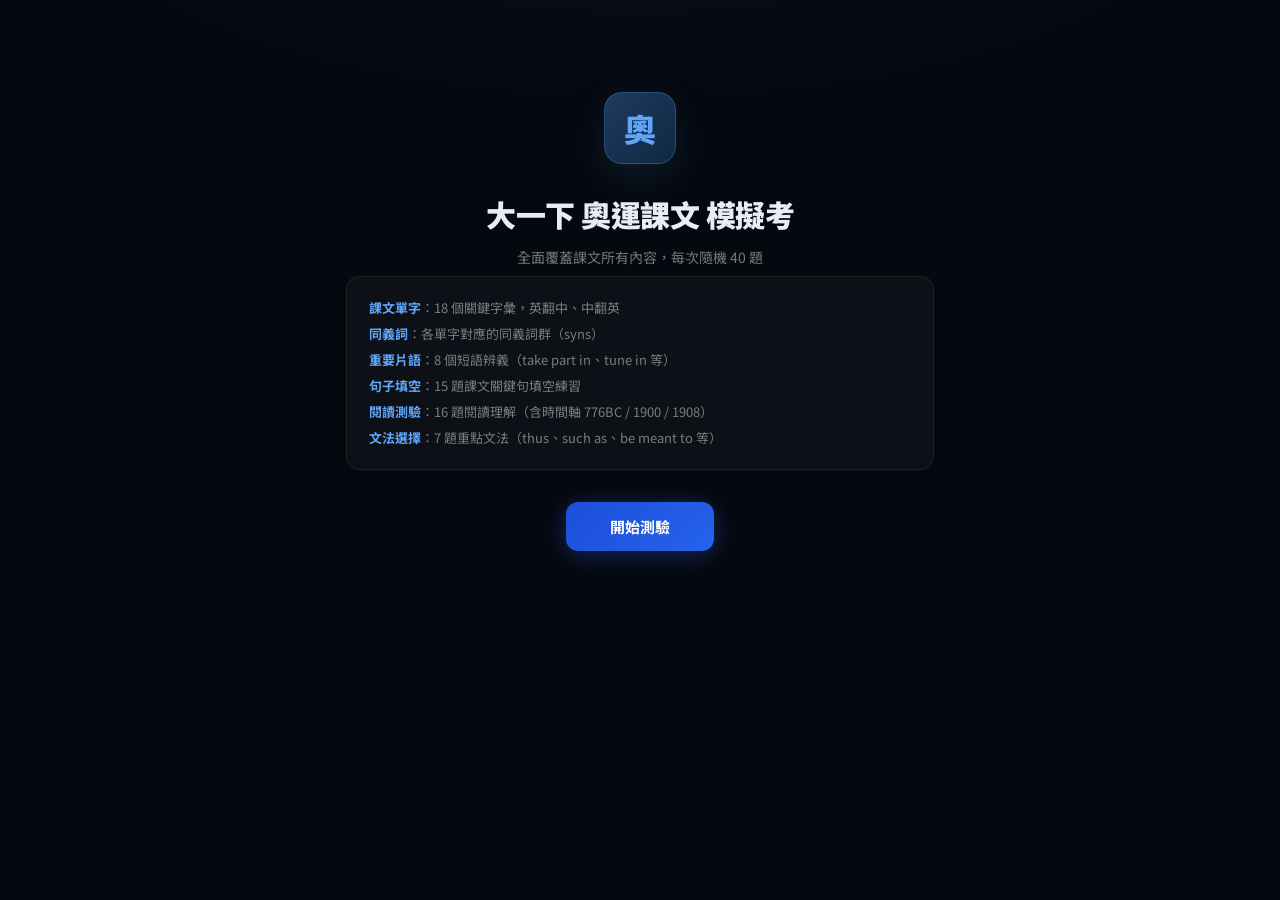
==== page/enlish/en_olympic.html @ dd8c9aa5 "add - 新版本 和 奧運課文內容 考試" ====
<!doctype html>
<html lang="zh-Hant">
  <head>
    <meta charset="UTF-8" />
    <meta name="viewport" content="width=device-width, initial-scale=1.0" />
    <title>大一下 奧運課文 模擬考</title>
    <link
      href="https://fonts.googleapis.com/css2?family=Noto+Sans+TC:wght@400;600;800;900&family=JetBrains+Mono:wght@500;700&display=swap"
      rel="stylesheet"
    />
    <link rel="stylesheet" href="../../asset/css/global.css" />
    <link rel="stylesheet" href="../../asset/css/en.css" />
  </head>
  <body>
    <div class="wrap" id="app"></div>
    <script src="../../asset/js/en_olympic_quiz.js"></script>
  </body>
</html>
---- asset/css/global.css ----
/* ═══════════════════════════════════════════════════════════════
   Global — 全站共用基底
   ═══════════════════════════════════════════════════════════════ */

/* ── Reset ── */
*, *::before, *::after {
  box-sizing: border-box;
  margin: 0;
  padding: 0;
}

/* ── Design Tokens ── */
:root {
  --bg: #06080f;
  --surface: rgba(255, 255, 255, 0.035);
  --border: rgba(255, 255, 255, 0.07);
  --text: #d4dae6;
  --text2: rgba(255, 255, 255, 0.45);
  --text3: rgba(255, 255, 255, 0.25);
  --accent: #60a5fa;
  --accent2: #38bdf8;
  --green: #34d399;
  --red: #fb7185;
  --amber: #fbbf24;
  --font: 'Noto Sans TC', 'SF Pro Display', system-ui, sans-serif;
  --mono: 'JetBrains Mono', monospace;
}

/* ── Base ── */
html { font-size: 16px; }

body {
  font-family: var(--font);
  color: var(--text);
  background: var(--bg);
  min-height: 100vh;
  overflow-x: hidden;
}
body::before {
  content: '';
  position: fixed;
  inset: 0;
  background: radial-gradient(
    ellipse 80% 50% at 50% -20%,
    rgba(56, 189, 248, 0.06),
    transparent 70%
  );
  pointer-events: none;
  z-index: 0;
}

/* ── Shared Buttons ── */
.btn-primary {
  padding: 14px 44px;
  font-size: 15px;
  font-weight: 700;
  font-family: var(--font);
  border: none;
  border-radius: 12px;
  background: linear-gradient(135deg, #1d4ed8, #2563eb);
  color: #fff;
  cursor: pointer;
  box-shadow: 0 4px 24px rgba(37, 99, 235, 0.35);
  transition: transform 0.12s, box-shadow 0.12s;
}
.btn-primary:hover {
  transform: translateY(-1px);
  box-shadow: 0 6px 28px rgba(37, 99, 235, 0.45);
}

.btn-secondary {
  padding: 13px 32px;
  font-size: 14px;
  font-weight: 600;
  font-family: var(--font);
  border: 1px solid var(--border);
  border-radius: 11px;
  background: var(--surface);
  color: var(--text);
  cursor: pointer;
  transition: background 0.15s;
}
.btn-secondary:hover {
  background: rgba(255, 255, 255, 0.07);
}

/* ── Back Link ── */
.back-link {
  display: inline-flex;
  align-items: center;
  gap: 6px;
  font-size: 13px;
  font-weight: 600;
  color: var(--text3);
  text-decoration: none;
  margin-bottom: 20px;
  transition: color 0.15s;
}
.back-link:hover { color: var(--accent); }

/* ── Animation ── */
@keyframes fadeUp {
  from { opacity: 0; transform: translateY(12px); }
  to   { opacity: 1; transform: translateY(0); }
}
---- asset/css/en.css ----
/* ═══════════════════════════════════════════════════════════════
   English Testing — 頁面專屬樣式（需搭配 global.css）
   ═══════════════════════════════════════════════════════════════ */

/* ── Layout ── */
.wrap {
  max-width: 620px;
  margin: 0 auto;
  padding: 20px 16px 40px;
  position: relative;
  z-index: 1;
}

/* ── Hero ── */
.hero {
  text-align: center;
  padding: 72px 0 0;
  animation: fadeUp 0.6s ease;
}
.hero-badge {
  display: inline-flex;
  align-items: center;
  justify-content: center;
  width: 72px;
  height: 72px;
  border-radius: 18px;
  background: linear-gradient(135deg, #1e3a5f, #0f2942);
  border: 1px solid rgba(96, 165, 250, 0.25);
  font-size: 32px;
  font-weight: 900;
  color: var(--accent);
  margin-bottom: 28px;
  box-shadow: 0 12px 40px rgba(56, 189, 248, 0.12);
}
.hero h1 {
  font-size: 30px;
  font-weight: 900;
  letter-spacing: -0.5px;
  color: #e8edf5;
  margin-bottom: 10px;
}
.hero p {
  font-size: 14px;
  color: var(--text2);
  line-height: 1.7;
  margin-bottom: 6px;
}
.hero .detail {
  font-size: 12px;
  color: var(--text3);
  margin-bottom: 36px;
}
.hero .coverage {
  text-align: left;
  background: var(--surface);
  border: 1px solid var(--border);
  border-radius: 14px;
  padding: 18px 22px;
  margin-bottom: 32px;
  font-size: 13px;
  color: var(--text2);
  line-height: 2;
}
.hero .coverage b {
  color: var(--accent);
  font-weight: 700;
}

/* ── Progress ── */
.progress-wrap { margin-bottom: 14px; }
.progress-bar {
  height: 3px;
  background: rgba(255, 255, 255, 0.06);
  border-radius: 2px;
  overflow: hidden;
}
.progress-fill {
  height: 100%;
  background: linear-gradient(90deg, var(--accent), var(--green));
  border-radius: 2px;
  transition: width 0.35s ease;
}
.progress-label {
  font-size: 11px;
  color: var(--text3);
  margin-top: 5px;
  text-align: right;
  font-family: var(--mono);
  font-weight: 500;
}

/* ── Dots Nav ── */
.dots {
  display: flex;
  flex-wrap: wrap;
  gap: 5px;
  justify-content: center;
  margin-bottom: 18px;
}
.dot {
  width: 30px;
  height: 30px;
  border-radius: 7px;
  border: none;
  font-size: 11px;
  font-family: var(--mono);
  font-weight: 700;
  cursor: pointer;
  display: flex;
  align-items: center;
  justify-content: center;
  transition: all 0.15s;
  background: rgba(255, 255, 255, 0.05);
  color: var(--text3);
}
.dot.current {
  background: var(--accent);
  color: #fff;
  transform: scale(1.15);
  box-shadow: 0 2px 12px rgba(96, 165, 250, 0.3);
}
.dot.answered {
  background: rgba(52, 211, 153, 0.18);
  color: var(--green);
}

/* ── Question Card ── */
.card {
  background: var(--surface);
  border: 1px solid var(--border);
  border-radius: 16px;
  padding: 26px 22px;
  margin-bottom: 18px;
  animation: fadeUp 0.25s ease;
}
.card-head {
  display: flex;
  align-items: center;
  gap: 10px;
  margin-bottom: 16px;
}
.q-num {
  font-size: 13px;
  font-weight: 800;
  color: var(--accent);
  font-family: var(--mono);
}
.q-tag {
  font-size: 10px;
  padding: 3px 10px;
  border-radius: 20px;
  background: rgba(96, 165, 250, 0.12);
  color: var(--accent2);
  font-weight: 700;
  letter-spacing: 0.3px;
}
.q-text {
  font-size: 16px;
  font-weight: 600;
  line-height: 1.75;
  margin-bottom: 22px;
  white-space: pre-line;
}

/* ── Options ── */
.options {
  display: flex;
  flex-direction: column;
  gap: 9px;
}
.opt-btn {
  display: flex;
  align-items: center;
  gap: 14px;
  padding: 13px 16px;
  border-radius: 11px;
  border: 1.5px solid var(--border);
  background: transparent;
  cursor: pointer;
  font-size: 14px;
  font-family: var(--font);
  color: var(--text);
  text-align: left;
  transition: all 0.12s;
  line-height: 1.55;
}
.opt-btn:hover {
  border-color: rgba(96, 165, 250, 0.3);
  background: rgba(96, 165, 250, 0.05);
}
.opt-btn.selected {
  border-color: var(--accent);
  background: rgba(96, 165, 250, 0.1);
  color: #bfdbfe;
}
.opt-label {
  min-width: 26px;
  height: 26px;
  border-radius: 7px;
  display: flex;
  align-items: center;
  justify-content: center;
  font-size: 12px;
  font-weight: 700;
  background: rgba(255, 255, 255, 0.06);
  color: var(--text3);
  flex-shrink: 0;
  font-family: var(--mono);
  transition: all 0.12s;
}
.opt-btn.selected .opt-label {
  background: var(--accent);
  color: #fff;
}

/* ── Nav ── */
.nav {
  display: flex;
  justify-content: space-between;
  gap: 12px;
}

/* ── Result ── */
.result {
  text-align: center;
  padding-top: 56px;
  animation: fadeUp 0.5s ease;
}
.result-emoji { font-size: 56px; margin-bottom: 14px; }
.result-grade {
  font-size: 68px;
  font-weight: 900;
  line-height: 1;
  margin-bottom: 6px;
  background: linear-gradient(135deg, #93c5fd, #60a5fa);
  -webkit-background-clip: text;
  -webkit-text-fill-color: transparent;
}
.result-score { font-size: 26px; font-weight: 800; margin-bottom: 4px; }
.result-pct { font-size: 14px; color: var(--text2); margin-bottom: 22px; }
.result-bar {
  height: 7px;
  background: rgba(255, 255, 255, 0.06);
  border-radius: 4px;
  overflow: hidden;
  max-width: 280px;
  margin: 0 auto 30px;
}
.result-bar-fill {
  height: 100%;
  border-radius: 4px;
  transition: width 0.7s ease;
}
.result-btns {
  display: flex;
  gap: 12px;
  justify-content: center;
  flex-wrap: wrap;
}

/* ── Review ── */
.review-head {
  display: flex;
  justify-content: space-between;
  align-items: center;
  margin-bottom: 18px;
  padding-top: 10px;
}
.review-head h2 {
  font-size: 20px;
  font-weight: 800;
  color: #93c5fd;
}
.review-head span {
  font-size: 15px;
  font-weight: 700;
  color: var(--accent);
  font-family: var(--mono);
}
.review-list {
  display: flex;
  flex-direction: column;
  gap: 12px;
  margin-bottom: 28px;
}
.r-item {
  background: var(--surface);
  border-radius: 12px;
  padding: 16px 18px;
  border-left: 4px solid var(--green);
}
.r-item.wrong { border-left-color: var(--red); }
.r-meta {
  display: flex;
  align-items: center;
  gap: 9px;
  margin-bottom: 9px;
  flex-wrap: wrap;
}
.r-num {
  font-size: 12px;
  font-weight: 800;
  color: var(--accent);
  font-family: var(--mono);
}
.r-tag {
  font-size: 10px;
  padding: 2px 9px;
  border-radius: 20px;
  font-weight: 700;
}
.r-tag.ok { background: rgba(52, 211, 153, 0.15); color: var(--green); }
.r-tag.ng { background: rgba(251, 113, 133, 0.15); color: var(--red); }
.r-type { font-size: 10px; color: var(--text3); }
.r-q {
  font-size: 14px;
  line-height: 1.7;
  margin-bottom: 7px;
  white-space: pre-line;
}
.r-wrong { font-size: 12px; color: var(--red); margin-bottom: 3px; }
.r-ans { font-size: 12px; color: var(--green); font-weight: 700; margin-bottom: 3px; }
.r-expl { font-size: 12px; color: var(--text2); line-height: 1.6; }
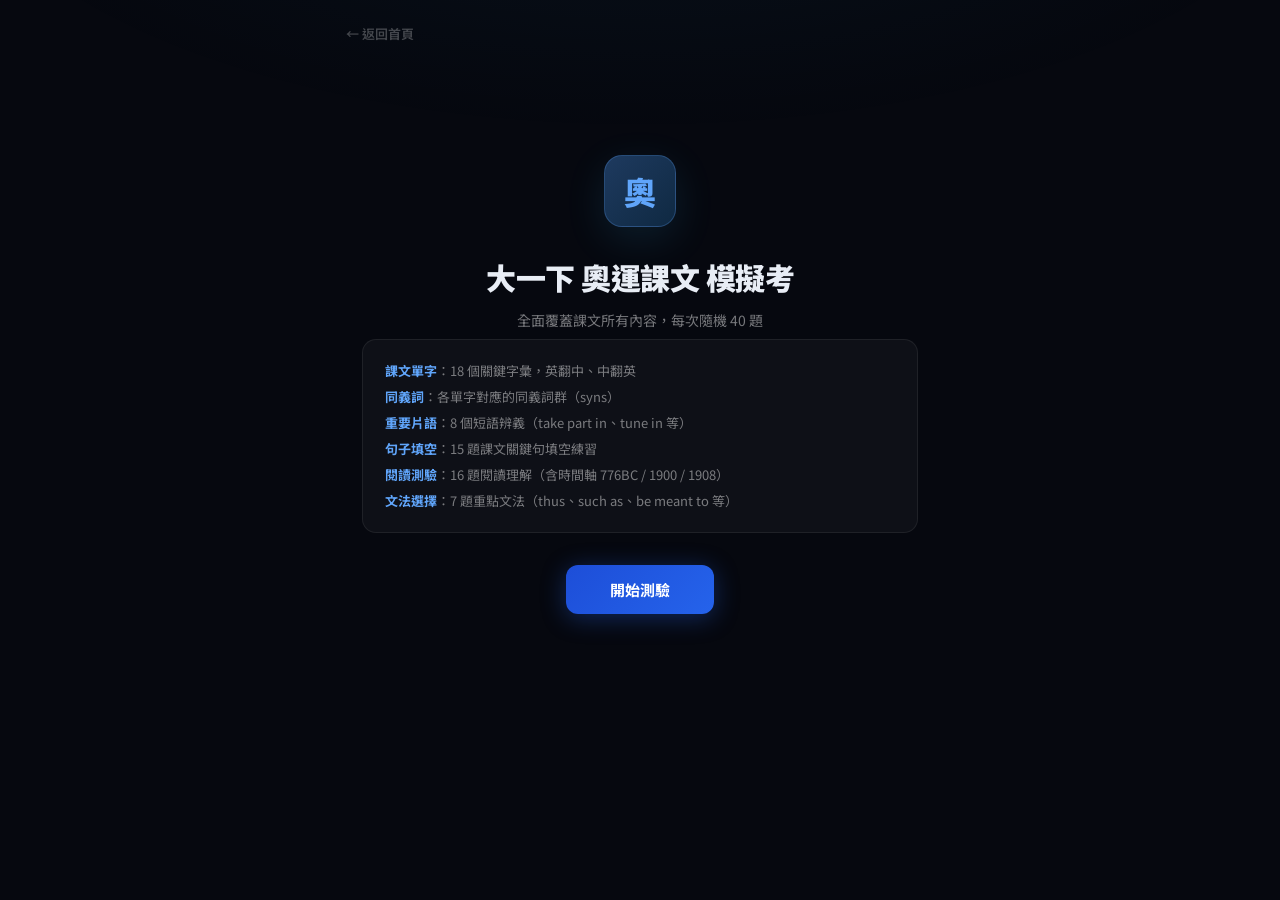
==== commit b19193ef: "add: 英文題目數量改動 & 加入返回上一步" ====
--- a/page/enlish/en_olympic.html
+++ b/page/enlish/en_olympic.html
@@ -12,7 +12,11 @@
     <link rel="stylesheet" href="../../asset/css/en.css" />
   </head>
   <body>
-    <div class="wrap" id="app"></div>
+    <div class="wrap">
+      <a class="back-link" href="../../index.html">← 返回首頁</a>
+      <div class="wrap" id="app"></div>
+    </div>
+
     <script src="../../asset/js/en_olympic_quiz.js"></script>
   </body>
 </html>
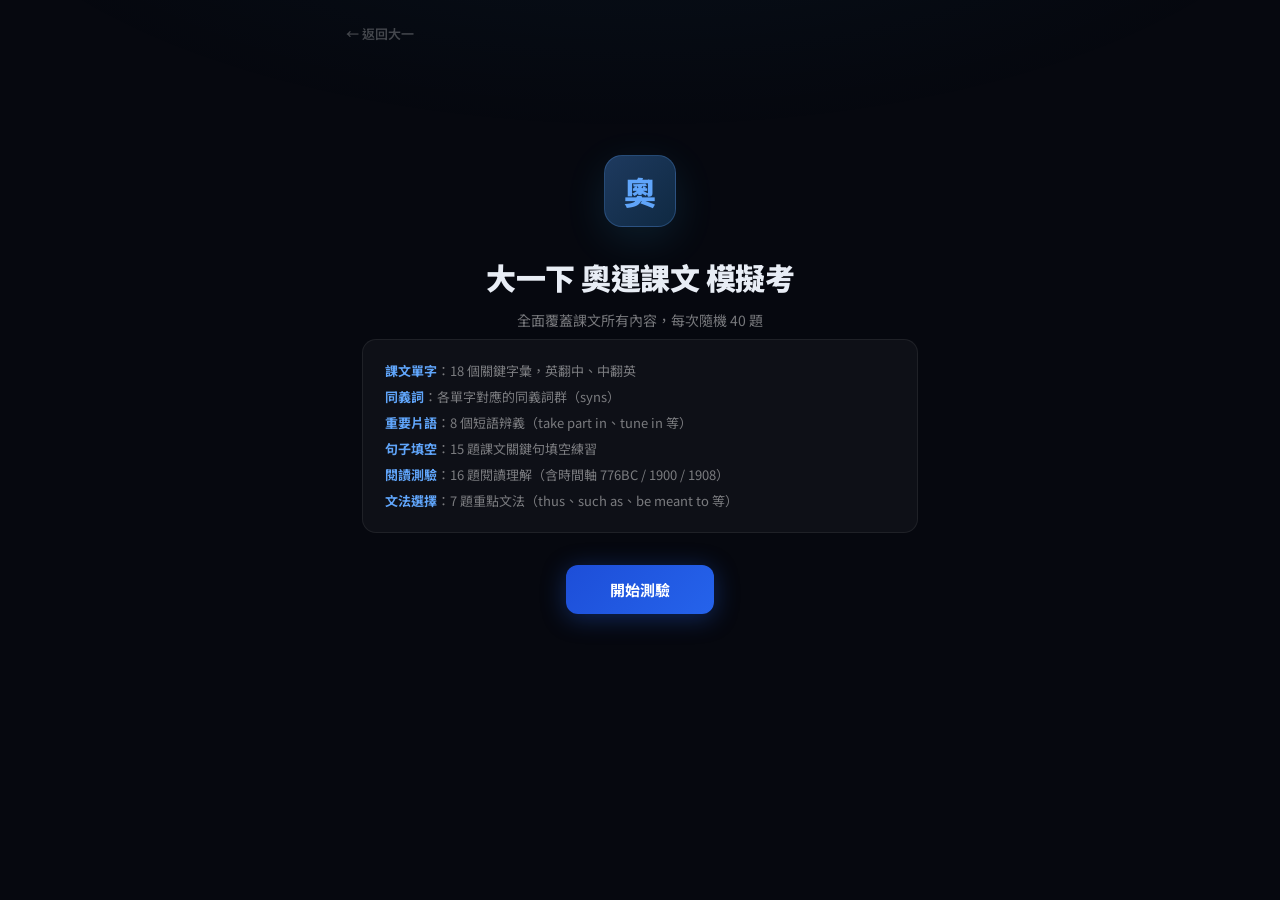
==== commit 8e200672: "feat: 首頁加入大一/大二年級分類 Co-Authored-By: Claude Opus 5.5 <noreply@anthropic.com>" ====
--- a/page/enlish/en_olympic.html
+++ b/page/enlish/en_olympic.html
@@ -13,7 +13,7 @@
   </head>
   <body>
     <div class="wrap">
-      <a class="back-link" href="../../index.html">← 返回首頁</a>
+      <a class="back-link" href="../../index.html#y1">← 返回大一</a>
       <div class="wrap" id="app"></div>
     </div>
 
